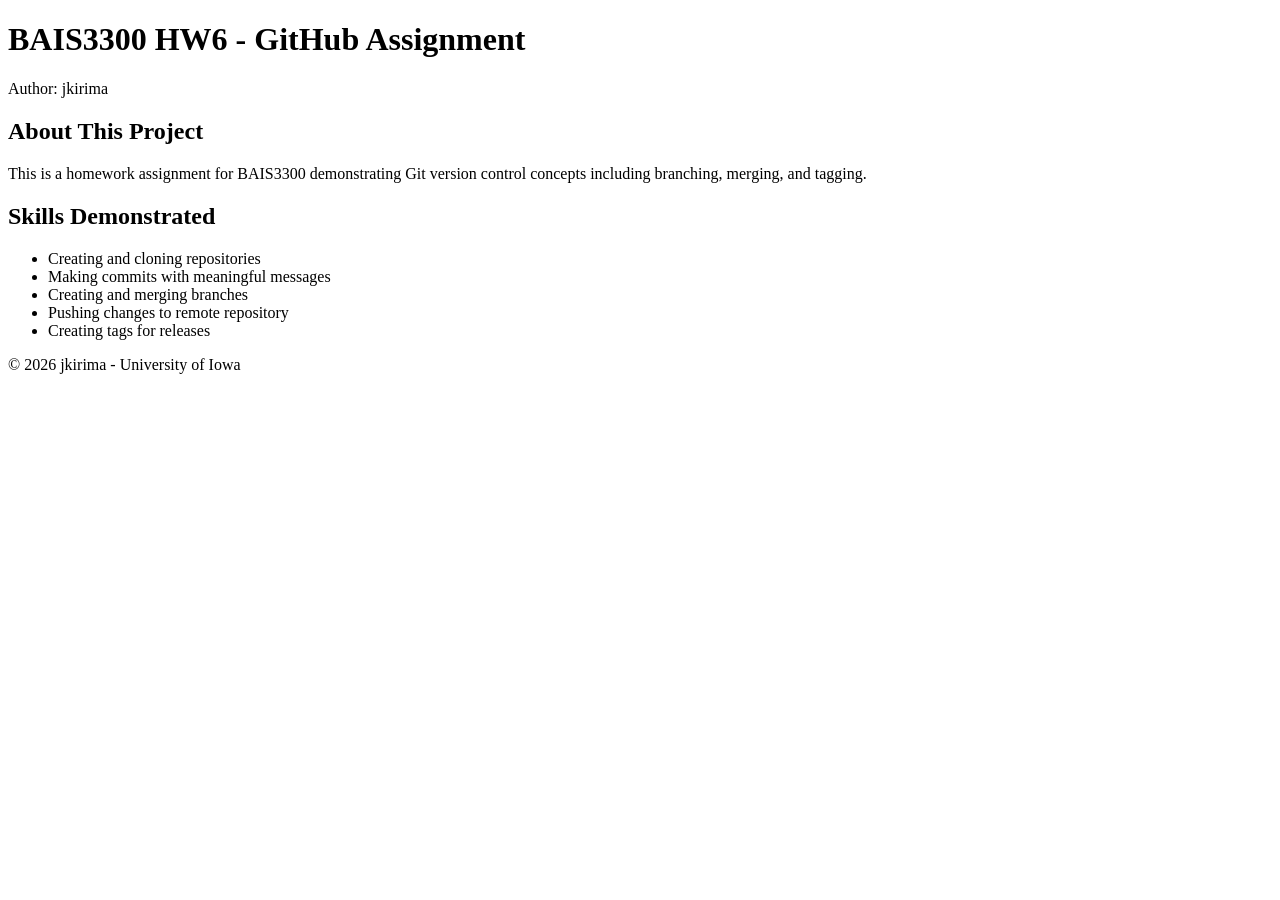
==== index.html @ 786472e3 "web page Initial website structure and content" ====
<!DOCTYPE html>
<html lang="en">
<head>
    <meta charset="UTF-8">
    <meta name="viewport" content="width=device-width, initial-scale=1.0">
    <title>BAIS3300 HW6 - jkirima</title>
    <link rel="stylesheet" href="css/style.css">
</head>
<body>
    <div class="container">
        <header>
            <h1>BAIS3300 HW6 - GitHub Assignment</h1>
            <p>Author: jkirima</p>
            <p id="current-date"></p>
        </header>
        <main>
            <section>
                <h2>About This Project</h2>
                <p>This is a homework assignment for BAIS3300 demonstrating Git version control concepts including branching, merging, and tagging.</p>
            </section>
            <section>
                <h2>Skills Demonstrated</h2>
                <ul>
                    <li>Creating and cloning repositories</li>
                    <li>Making commits with meaningful messages</li>
                    <li>Creating and merging branches</li>
                    <li>Pushing changes to remote repository</li>
                    <li>Creating tags for releases</li>
                </ul>
            </section>
        </main>
        <footer>
            <p>&copy; 2026 jkirima - University of Iowa</p>
        </footer>
    </div>
    <script src="js/main.js"></script>
</body>
</html>
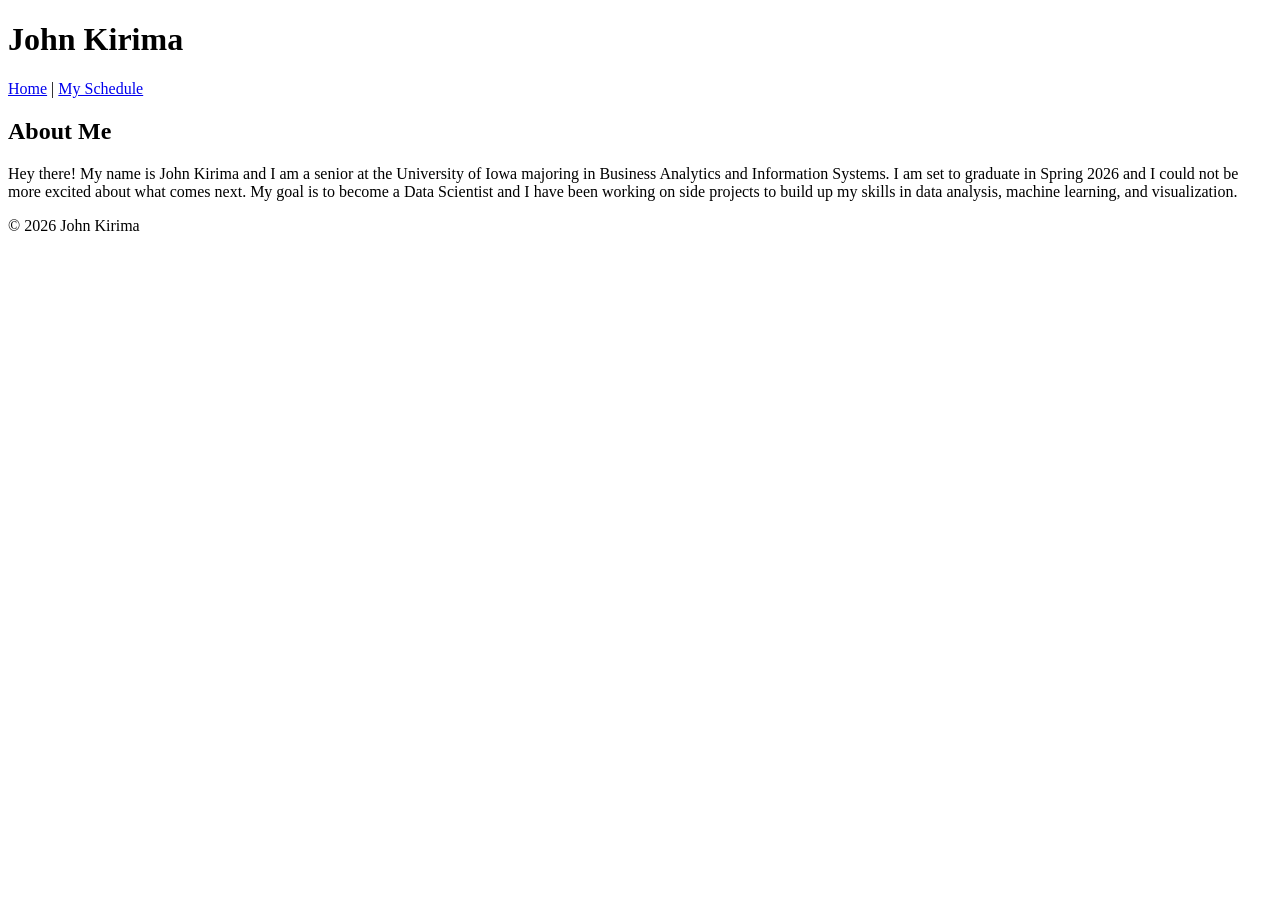
==== commit 64b7a609: "added basic html structure for both pages" ====
--- a/index.html
+++ b/index.html
@@ -3,36 +3,34 @@
 <head>
     <meta charset="UTF-8">
     <meta name="viewport" content="width=device-width, initial-scale=1.0">
-    <title>BAIS3300 HW6 - jkirima</title>
-    <link rel="stylesheet" href="css/style.css">
+    <title>John Kirima - About Me</title>
 </head>
 <body>
-    <div class="container">
-        <header>
-            <h1>BAIS3300 HW6 - GitHub Assignment</h1>
-            <p>Author: jkirima</p>
-            <p id="current-date"></p>
-        </header>
-        <main>
-            <section>
-                <h2>About This Project</h2>
-                <p>This is a homework assignment for BAIS3300 demonstrating Git version control concepts including branching, merging, and tagging.</p>
-            </section>
-            <section>
-                <h2>Skills Demonstrated</h2>
-                <ul>
-                    <li>Creating and cloning repositories</li>
-                    <li>Making commits with meaningful messages</li>
-                    <li>Creating and merging branches</li>
-                    <li>Pushing changes to remote repository</li>
-                    <li>Creating tags for releases</li>
-                </ul>
-            </section>
-        </main>
-        <footer>
-            <p>&copy; 2026 jkirima - University of Iowa</p>
-        </footer>
-    </div>
-    <script src="js/main.js"></script>
+
+    <header>
+        <h1>John Kirima</h1>
+        <nav>
+            <a href="index.html">Home</a> |
+            <a href="schedule.html">My Schedule</a>
+        </nav>
+    </header>
+
+    <main>
+        <section id="about">
+            <h2>About Me</h2>
+            <p>
+                Hey there! My name is John Kirima and I am a senior at the University of Iowa
+                majoring in Business Analytics and Information Systems. I am set to graduate in
+                Spring 2026 and I could not be more excited about what comes next. My goal is to
+                become a Data Scientist and I have been working on side projects to build up my
+                skills in data analysis, machine learning, and visualization.
+            </p>
+        </section>
+    </main>
+
+    <footer>
+        <p>&copy; 2026 John Kirima</p>
+    </footer>
+
 </body>
-</html>+</html>
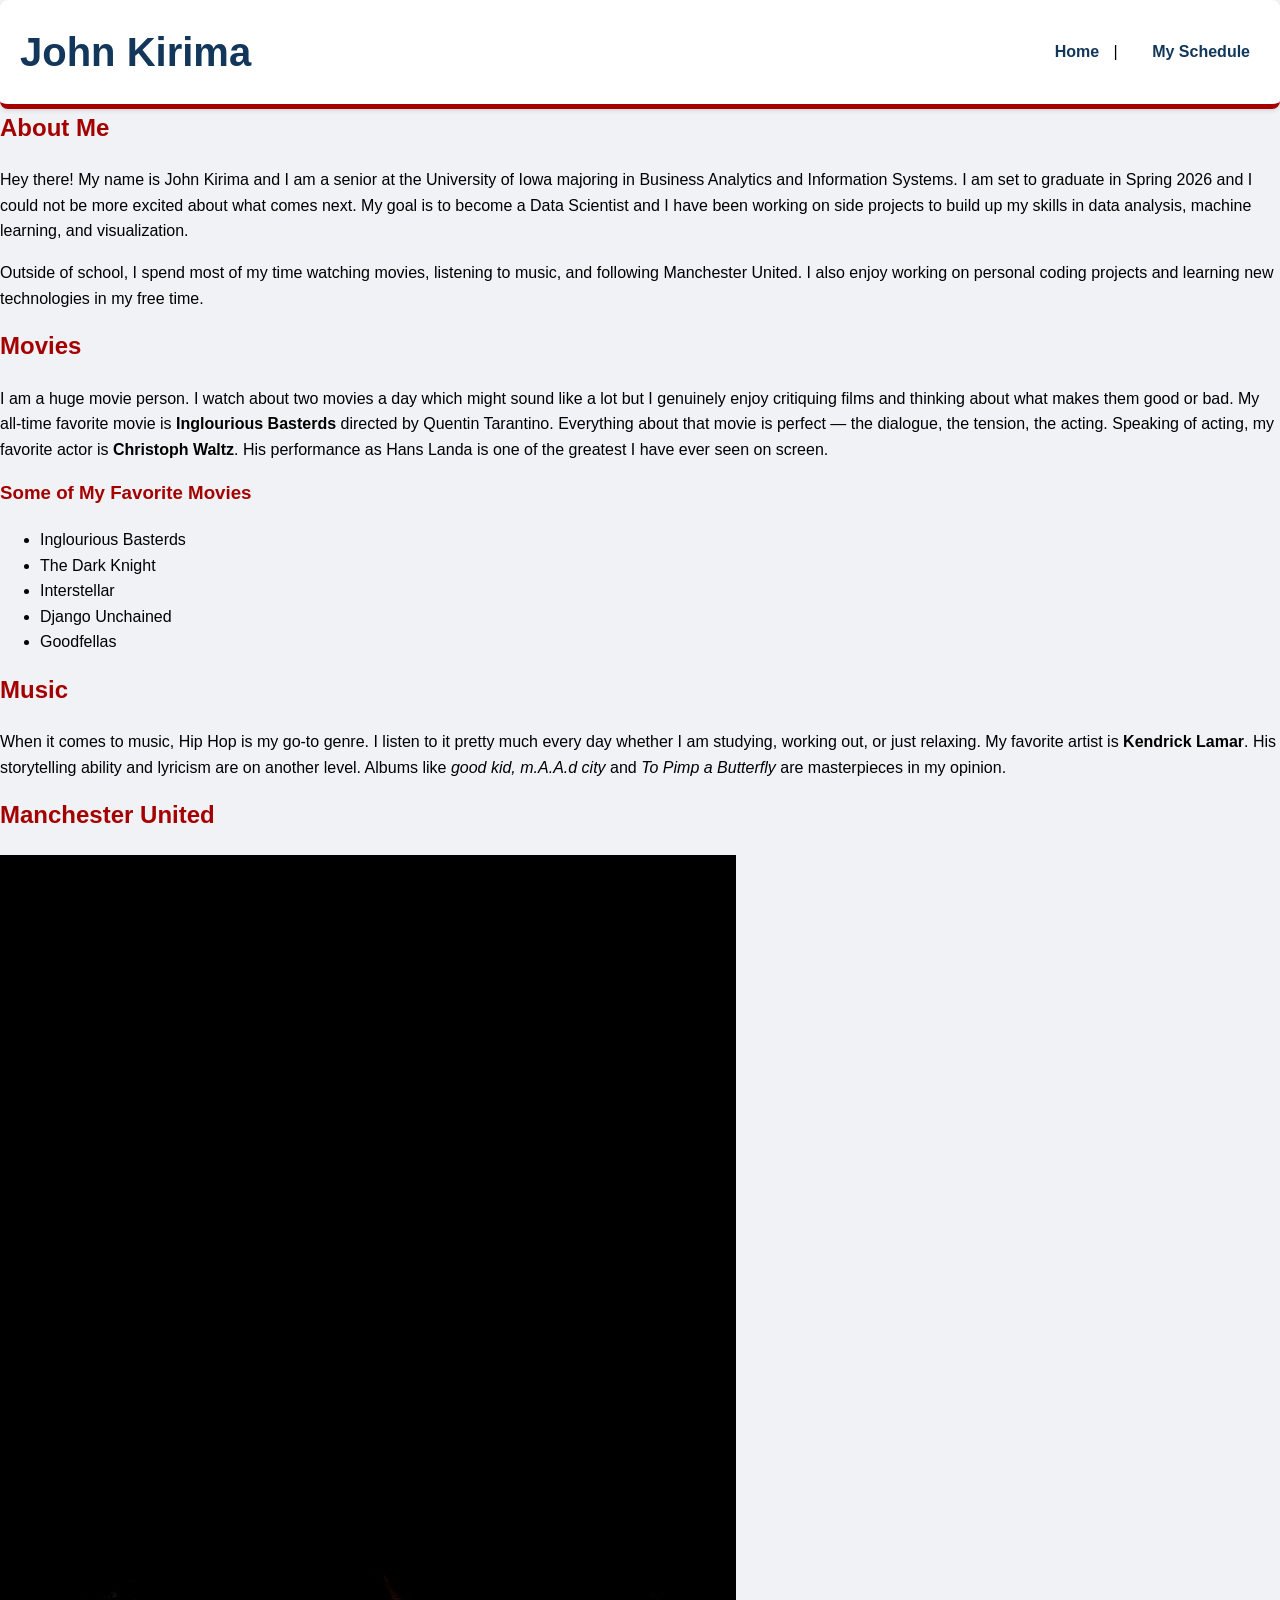
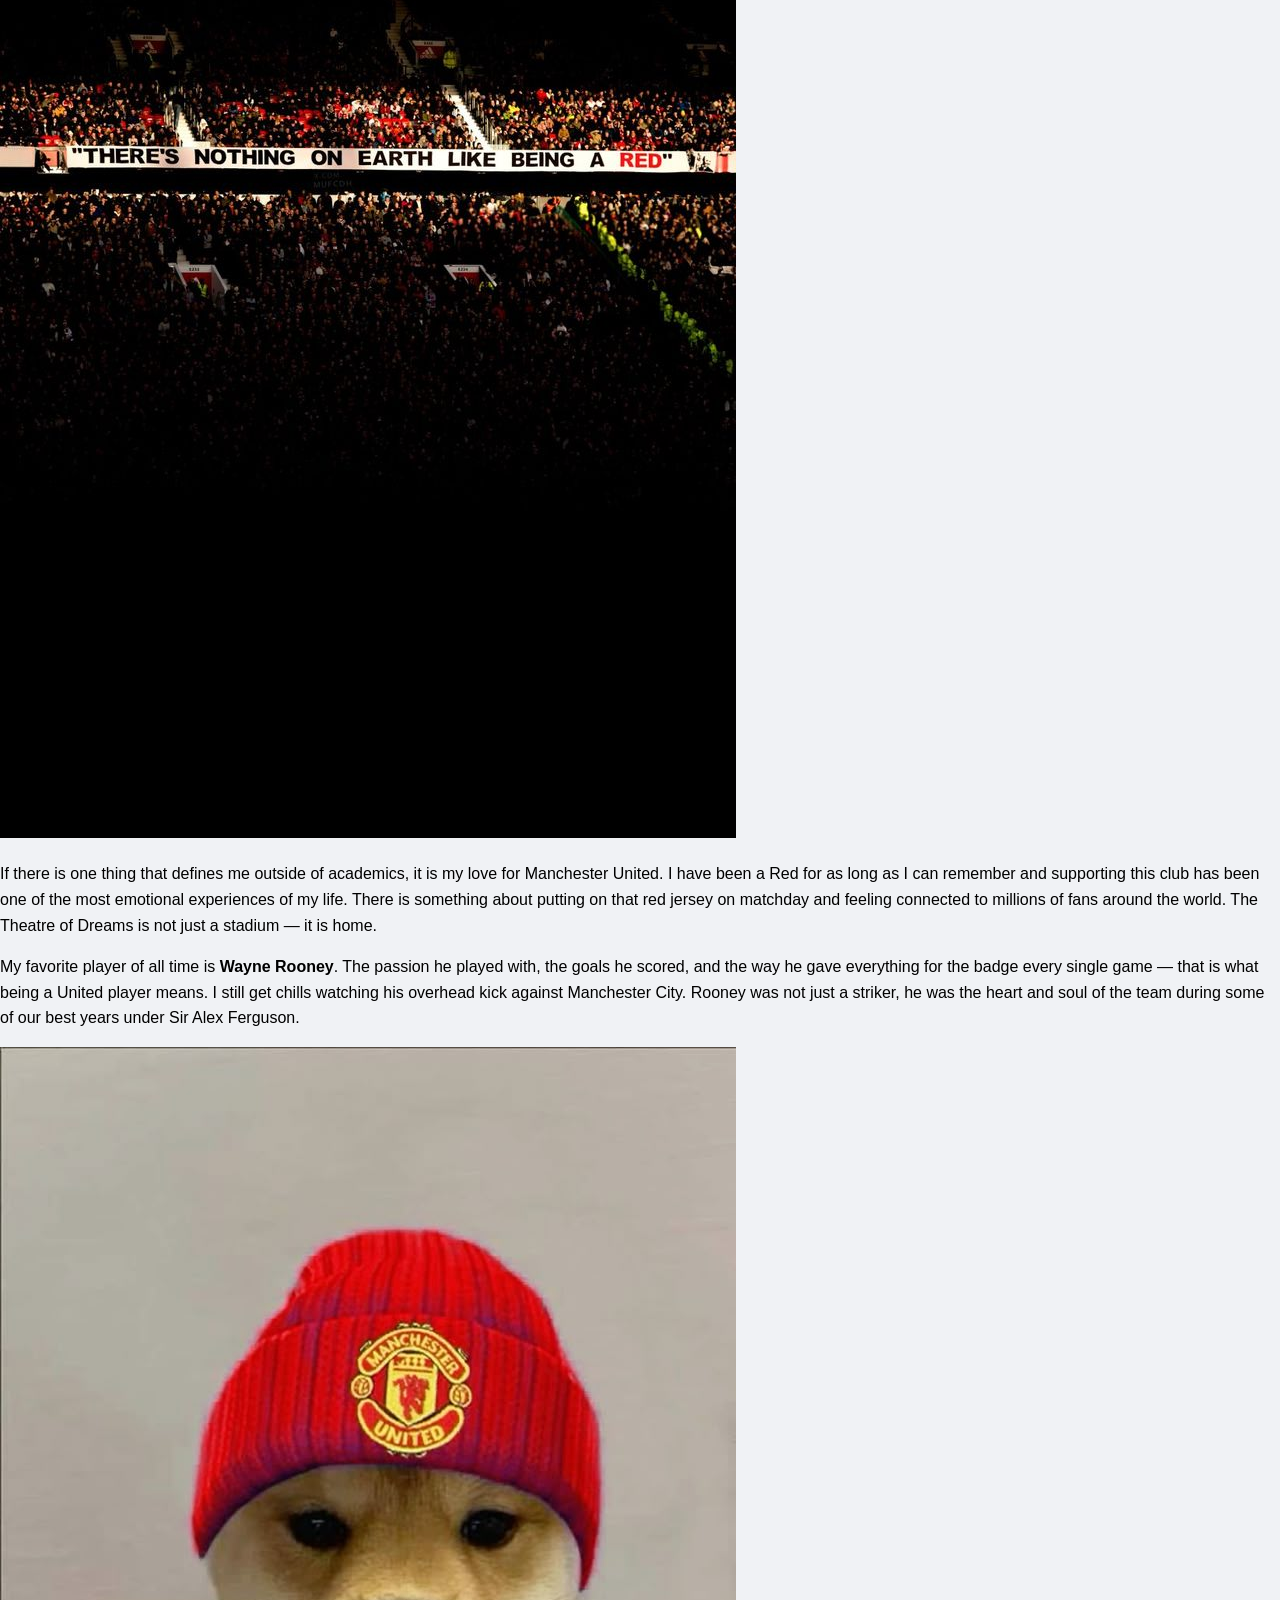
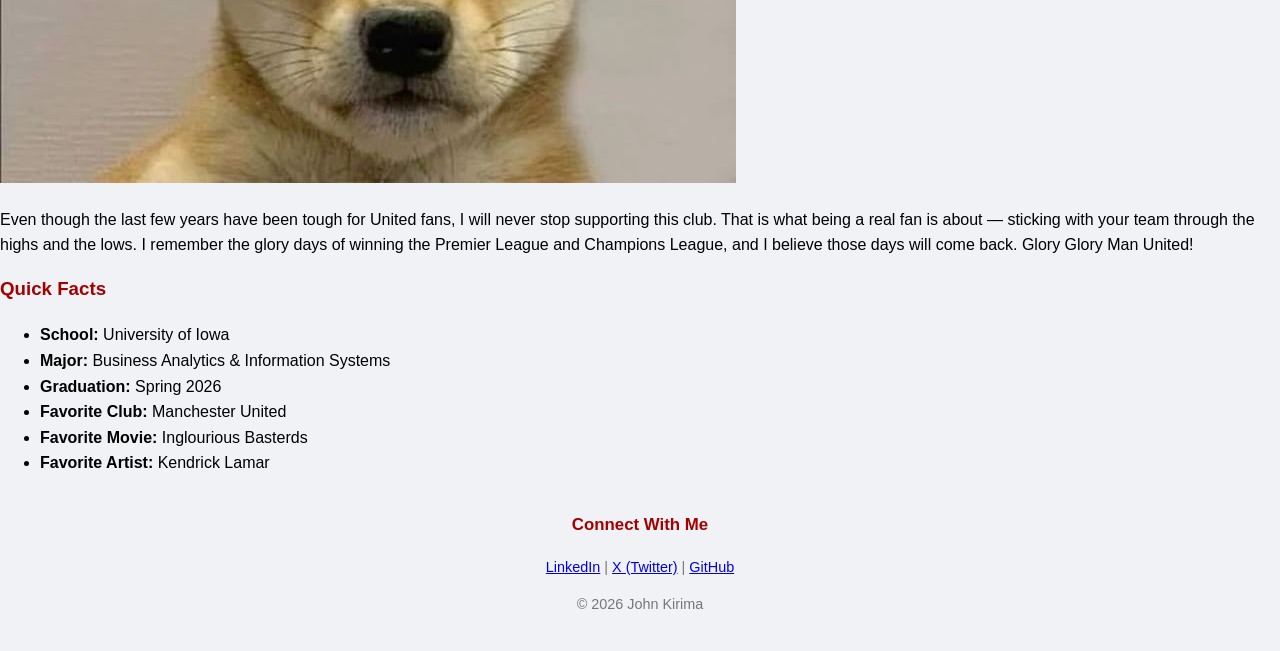
==== commit 43d08af6: "added content sections and manchester united stuff with images" ====
--- a/index.html
+++ b/index.html
@@ -4,6 +4,7 @@
     <meta charset="UTF-8">
     <meta name="viewport" content="width=device-width, initial-scale=1.0">
     <title>John Kirima - About Me</title>
+    <link rel="stylesheet" href="style/stylesheet.css">
 </head>
 <body>
 
@@ -25,10 +26,93 @@
                 become a Data Scientist and I have been working on side projects to build up my
                 skills in data analysis, machine learning, and visualization.
             </p>
+            <p>
+                Outside of school, I spend most of my time watching movies, listening to music,
+                and following Manchester United. I also enjoy working on personal coding projects
+                and learning new technologies in my free time.
+            </p>
+        </section>
+
+        <section id="movies">
+            <h2>Movies</h2>
+            <p>
+                I am a huge movie person. I watch about two movies a day which might sound like a lot
+                but I genuinely enjoy critiquing films and thinking about what makes them good or bad.
+                My all-time favorite movie is <strong>Inglourious Basterds</strong> directed by
+                Quentin Tarantino. Everything about that movie is perfect — the dialogue, the tension,
+                the acting. Speaking of acting, my favorite actor is <strong>Christoph Waltz</strong>.
+                His performance as Hans Landa is one of the greatest I have ever seen on screen.
+            </p>
+            <h3>Some of My Favorite Movies</h3>
+            <ul>
+                <li>Inglourious Basterds</li>
+                <li>The Dark Knight</li>
+                <li>Interstellar</li>
+                <li>Django Unchained</li>
+                <li>Goodfellas</li>
+            </ul>
+        </section>
+
+        <section id="music">
+            <h2>Music</h2>
+            <p>
+                When it comes to music, Hip Hop is my go-to genre. I listen to it pretty much
+                every day whether I am studying, working out, or just relaxing. My favorite artist
+                is <strong>Kendrick Lamar</strong>. His storytelling ability and lyricism are on
+                another level. Albums like <em>good kid, m.A.A.d city</em> and
+                <em>To Pimp a Butterfly</em> are masterpieces in my opinion.
+            </p>
+        </section>
+
+        <section id="manchester-united">
+            <h2>Manchester United</h2>
+            <img src="images/manchester.jpg" alt="Old Trafford crowd on matchday" class="photo">
+            <p>
+                If there is one thing that defines me outside of academics, it is my love for
+                Manchester United. I have been a Red for as long as I can remember and supporting
+                this club has been one of the most emotional experiences of my life. There is
+                something about putting on that red jersey on matchday and feeling connected to
+                millions of fans around the world. The Theatre of Dreams is not just a stadium —
+                it is home.
+            </p>
+            <p>
+                My favorite player of all time is <strong>Wayne Rooney</strong>. The passion he
+                played with, the goals he scored, and the way he gave everything for the badge
+                every single game — that is what being a United player means. I still get chills
+                watching his overhead kick against Manchester City. Rooney was not just a striker,
+                he was the heart and soul of the team during some of our best years under
+                Sir Alex Ferguson.
+            </p>
+            <img src="images/mufc.jpg" alt="Dog wearing a Manchester United beanie" class="photo">
+            <p>
+                Even though the last few years have been tough for United fans, I will never stop
+                supporting this club. That is what being a real fan is about — sticking with your
+                team through the highs and the lows. I remember the glory days of winning the
+                Premier League and Champions League, and I believe those days will come back.
+                Glory Glory Man United!
+            </p>
         </section>
     </main>
 
+    <aside>
+        <h3>Quick Facts</h3>
+        <ul>
+            <li><strong>School:</strong> University of Iowa</li>
+            <li><strong>Major:</strong> Business Analytics &amp; Information Systems</li>
+            <li><strong>Graduation:</strong> Spring 2026</li>
+            <li><strong>Favorite Club:</strong> Manchester United</li>
+            <li><strong>Favorite Movie:</strong> Inglourious Basterds</li>
+            <li><strong>Favorite Artist:</strong> Kendrick Lamar</li>
+        </ul>
+    </aside>
+
     <footer>
+        <h3>Connect With Me</h3>
+        <p>
+            <a href="https://www.linkedin.com/in/john-kirima/" target="_blank">LinkedIn</a> |
+            <a href="https://x.com/JtKirima" target="_blank">X (Twitter)</a> |
+            <a href="https://github.com/johnkirima" target="_blank">GitHub</a>
+        </p>
         <p>&copy; 2026 John Kirima</p>
     </footer>
 
--- a/style/stylesheet.css
+++ b/style/stylesheet.css
@@ -0,0 +1,96 @@
+:root {
+  --mu-red: #a50000;
+  --nav-blue: #12375a;
+  --page-bg: #f0f2f5;
+  --card-bg: #ffffff;
+}
+
+body {
+  font-family: "Segoe UI", Tahoma, Geneva, Verdana, sans-serif;
+  background-color: var(--page-bg);
+  margin: 0;
+  line-height: 1.6;
+}
+
+.container {
+  max-width: 1100px;
+  margin: 20px auto;
+  padding: 0 20px;
+}
+
+header {
+  background-color: var(--card-bg);
+  padding: 20px;
+  border-radius: 8px;
+  display: flex;
+  justify-content: space-between;
+  align-items: center;
+  box-shadow: 0 2px 4px rgba(0,0,0,0.1);
+  border-bottom: 5px solid var(--mu-red);
+}
+
+header h1 { margin: 0; color: var(--nav-blue); font-size: 2.5rem; }
+
+nav a {
+  text-decoration: none;
+  color: var(--nav-blue);
+  font-weight: bold;
+  margin-left: 20px;
+  padding: 5px 10px;
+}
+
+nav a.active { background-color: var(--nav-blue); color: white; border-radius: 4px; }
+
+.content-wrapper {
+  display: flex;
+  gap: 20px;
+  margin-top: 20px;
+}
+
+main { flex: 3; }
+.sidebar { flex: 1; }
+
+.card {
+  background: var(--card-bg);
+  padding: 25px;
+  border-radius: 8px;
+  margin-bottom: 20px;
+  box-shadow: 0 2px 4px rgba(0,0,0,0.05);
+}
+
+h2, h3 { color: var(--mu-red); margin-top: 0; }
+
+.profile-pic {
+  width: 100%;
+  max-width: 400px;
+  border-radius: 8px;
+  border: 4px solid var(--mu-red);
+  display: block;
+  margin: 20px 0;
+}
+
+.schedule-pic {
+  max-width: 45%;
+  height: auto;
+  border: 3px solid var(--mu-red);
+  margin: 10px 10px 20px 0;
+  display: inline-block;
+  border-radius: 6px;
+}
+
+table { width: 100%; border-collapse: collapse; margin-top: 15px; }
+table, th, td { border: 1px solid var(--mu-red); }
+th, td { padding: 10px; text-align: left; }
+
+footer {
+  text-align: center;
+  padding: 20px;
+  color: #777;
+  font-size: 0.9rem;
+}
+
+@media (max-width: 768px) {
+  .content-wrapper { flex-direction: column; }
+  header { flex-direction: column; text-align: center; }
+  nav { margin-top: 15px; }
+}
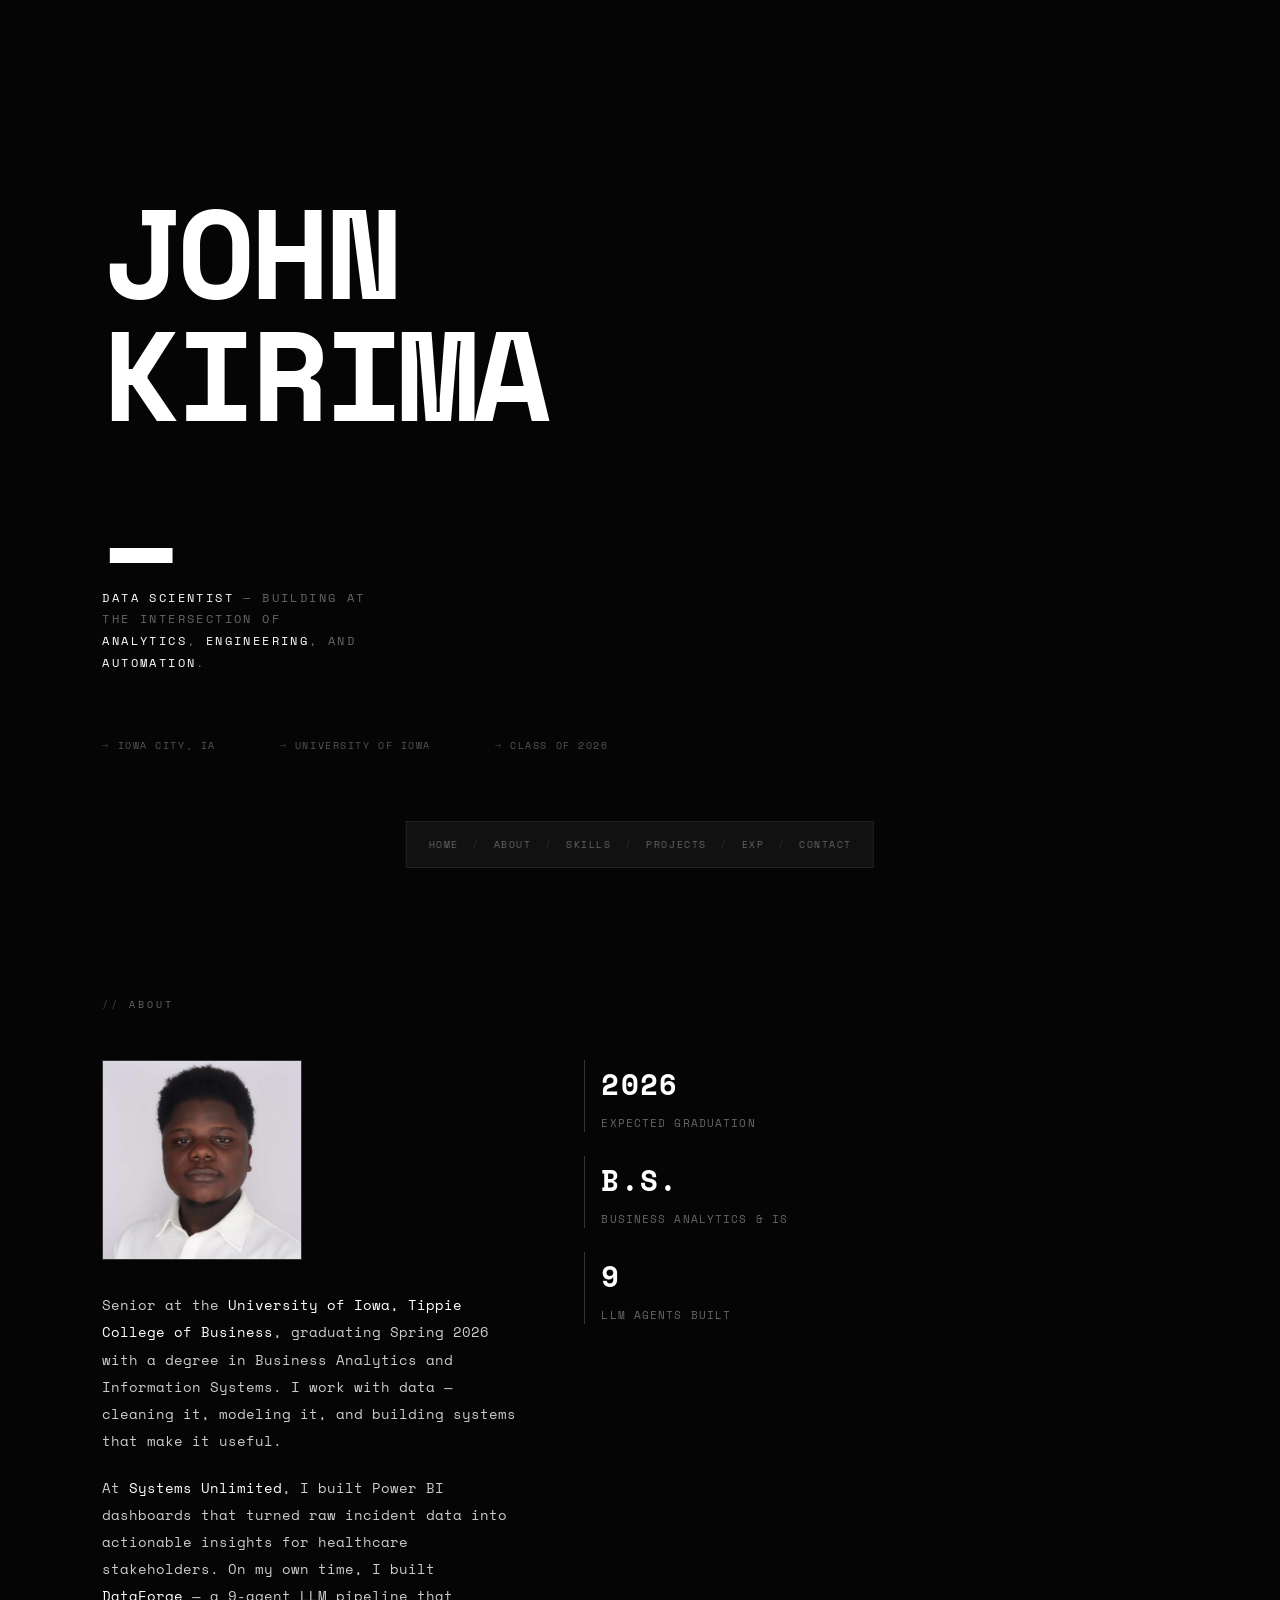
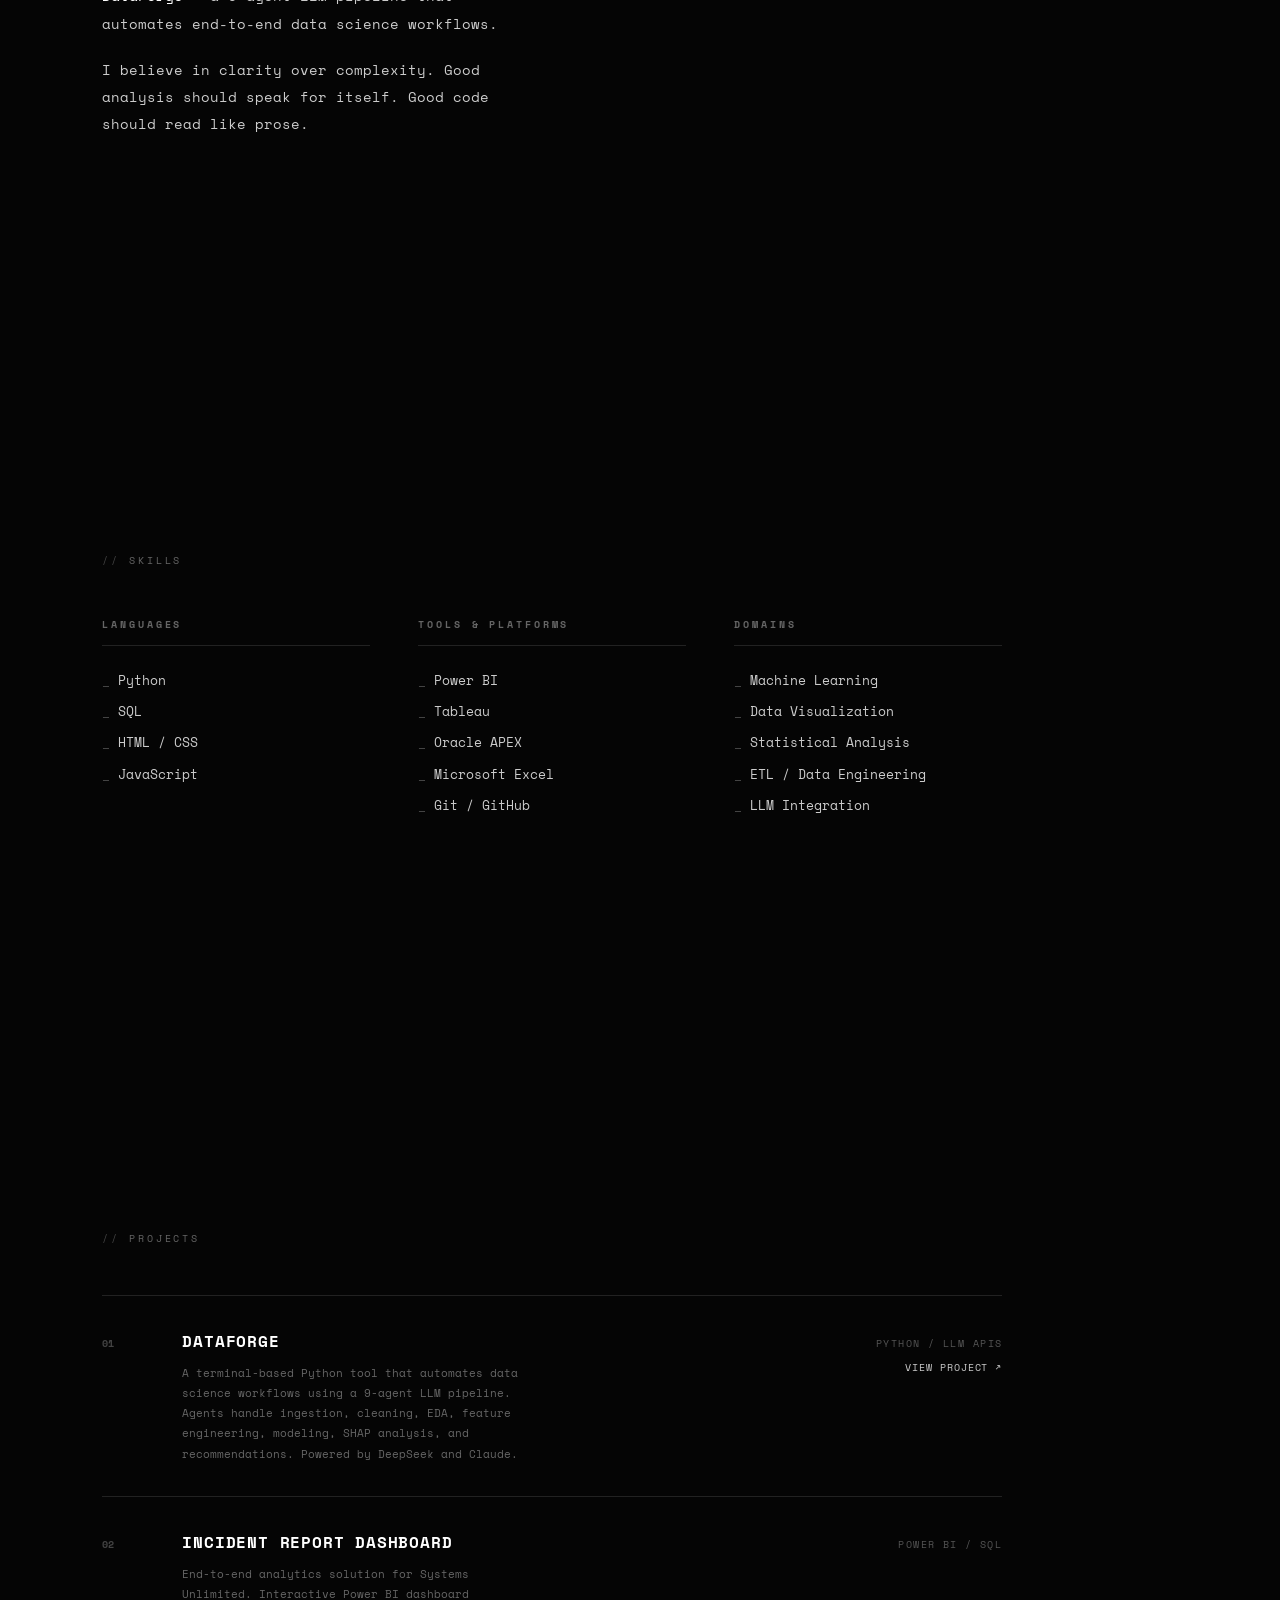
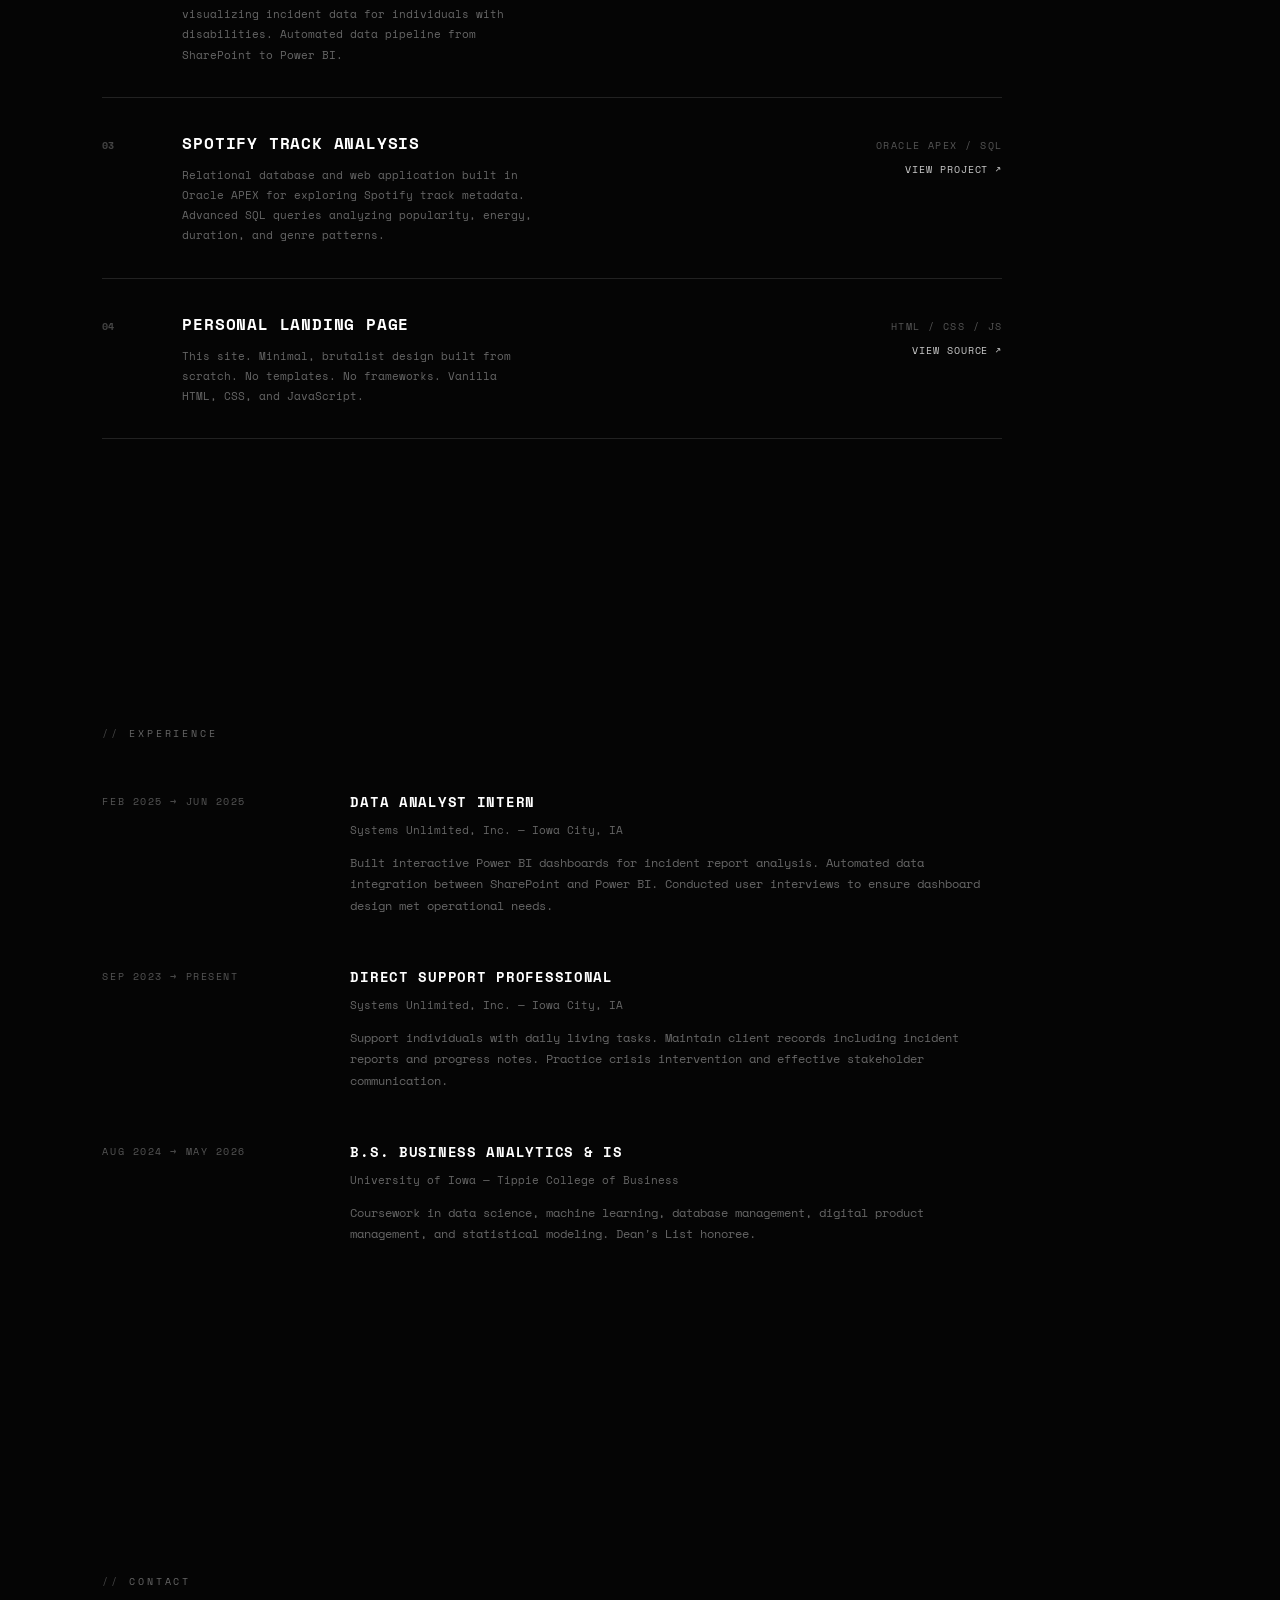
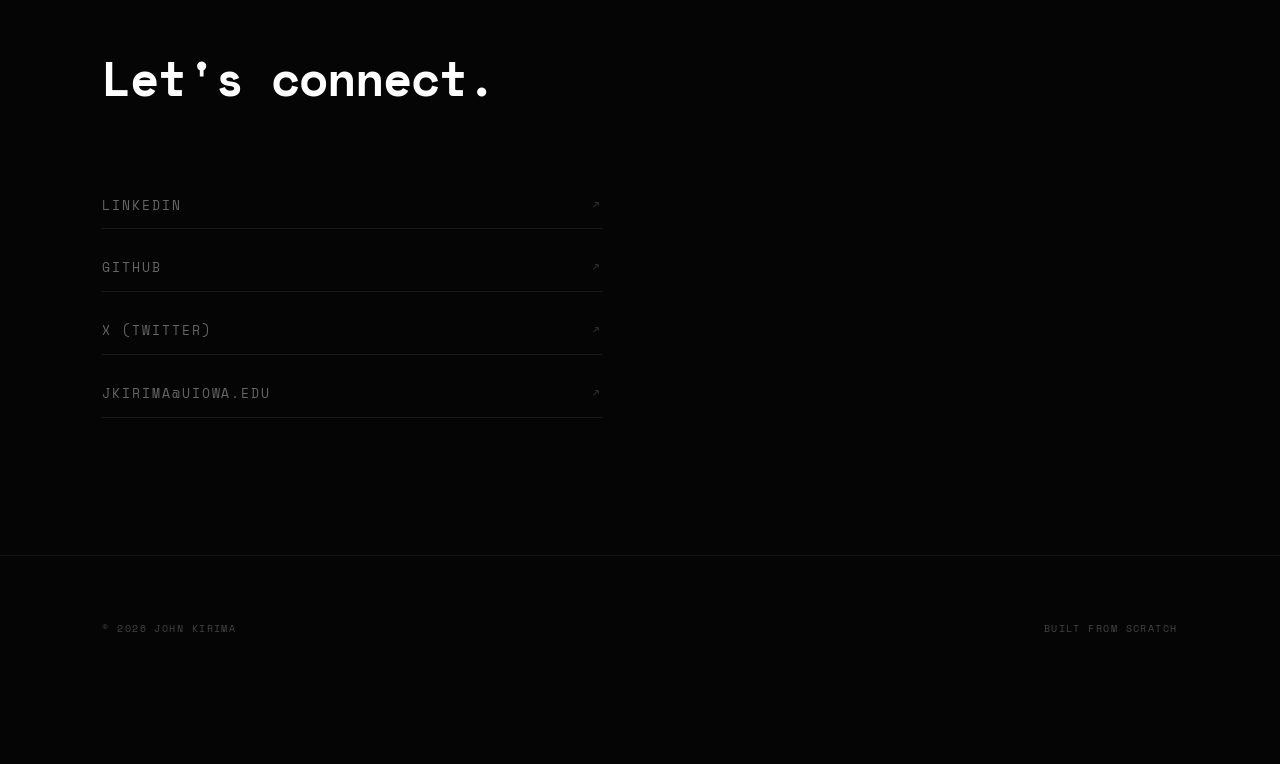
==== commit f41b25f4: "feat: add personal landing page with brutalist design - Replaced previous index.html with new landin" ====
--- a/index.html
+++ b/index.html
@@ -1,120 +1,266 @@
 <!DOCTYPE html>
 <html lang="en">
 <head>
-    <meta charset="UTF-8">
-    <meta name="viewport" content="width=device-width, initial-scale=1.0">
-    <title>John Kirima - About Me</title>
-    <link rel="stylesheet" href="style/stylesheet.css">
+  <meta charset="UTF-8">
+  <meta name="viewport" content="width=device-width, initial-scale=1.0">
+  <meta name="description" content="John Kirima — Business Analytics student at the University of Iowa. Building data science tools, ML pipelines, and analytics solutions.">
+  <meta name="author" content="John Kirima">
+  <title>John Kirima — Data Scientist</title>
+  <link href="https://fonts.googleapis.com/css2?family=Space+Mono:wght@400;700&display=swap" rel="stylesheet">
+  <link rel="stylesheet" href="css/stylesheet.css">
 </head>
 <body>
 
-    <header>
-        <h1>John Kirima</h1>
-        <nav>
-            <a href="index.html">Home</a> |
-            <a href="schedule.html">My Schedule</a>
-        </nav>
-    </header>
-
-    <main>
-        <section id="about">
-            <h2>About Me</h2>
-            <p>
-                Hey there! My name is John Kirima and I am a senior at the University of Iowa
-                majoring in Business Analytics and Information Systems. I am set to graduate in
-                Spring 2026 and I could not be more excited about what comes next. My goal is to
-                become a Data Scientist and I have been working on side projects to build up my
-                skills in data analysis, machine learning, and visualization.
-            </p>
-            <p>
-                Outside of school, I spend most of my time watching movies, listening to music,
-                and following Manchester United. I also enjoy working on personal coding projects
-                and learning new technologies in my free time.
-            </p>
-        </section>
-
-        <section id="movies">
-            <h2>Movies</h2>
-            <p>
-                I am a huge movie person. I watch about two movies a day which might sound like a lot
-                but I genuinely enjoy critiquing films and thinking about what makes them good or bad.
-                My all-time favorite movie is <strong>Inglourious Basterds</strong> directed by
-                Quentin Tarantino. Everything about that movie is perfect — the dialogue, the tension,
-                the acting. Speaking of acting, my favorite actor is <strong>Christoph Waltz</strong>.
-                His performance as Hans Landa is one of the greatest I have ever seen on screen.
-            </p>
-            <h3>Some of My Favorite Movies</h3>
-            <ul>
-                <li>Inglourious Basterds</li>
-                <li>The Dark Knight</li>
-                <li>Interstellar</li>
-                <li>Django Unchained</li>
-                <li>Goodfellas</li>
-            </ul>
-        </section>
-
-        <section id="music">
-            <h2>Music</h2>
-            <p>
-                When it comes to music, Hip Hop is my go-to genre. I listen to it pretty much
-                every day whether I am studying, working out, or just relaxing. My favorite artist
-                is <strong>Kendrick Lamar</strong>. His storytelling ability and lyricism are on
-                another level. Albums like <em>good kid, m.A.A.d city</em> and
-                <em>To Pimp a Butterfly</em> are masterpieces in my opinion.
-            </p>
-        </section>
-
-        <section id="manchester-united">
-            <h2>Manchester United</h2>
-            <img src="images/manchester.jpg" alt="Old Trafford crowd on matchday" class="photo">
-            <p>
-                If there is one thing that defines me outside of academics, it is my love for
-                Manchester United. I have been a Red for as long as I can remember and supporting
-                this club has been one of the most emotional experiences of my life. There is
-                something about putting on that red jersey on matchday and feeling connected to
-                millions of fans around the world. The Theatre of Dreams is not just a stadium —
-                it is home.
-            </p>
-            <p>
-                My favorite player of all time is <strong>Wayne Rooney</strong>. The passion he
-                played with, the goals he scored, and the way he gave everything for the badge
-                every single game — that is what being a United player means. I still get chills
-                watching his overhead kick against Manchester City. Rooney was not just a striker,
-                he was the heart and soul of the team during some of our best years under
-                Sir Alex Ferguson.
-            </p>
-            <img src="images/mufc.jpg" alt="Dog wearing a Manchester United beanie" class="photo">
-            <p>
-                Even though the last few years have been tough for United fans, I will never stop
-                supporting this club. That is what being a real fan is about — sticking with your
-                team through the highs and the lows. I remember the glory days of winning the
-                Premier League and Champions League, and I believe those days will come back.
-                Glory Glory Man United!
-            </p>
-        </section>
-    </main>
-
-    <aside>
-        <h3>Quick Facts</h3>
-        <ul>
-            <li><strong>School:</strong> University of Iowa</li>
-            <li><strong>Major:</strong> Business Analytics &amp; Information Systems</li>
-            <li><strong>Graduation:</strong> Spring 2026</li>
-            <li><strong>Favorite Club:</strong> Manchester United</li>
-            <li><strong>Favorite Movie:</strong> Inglourious Basterds</li>
-            <li><strong>Favorite Artist:</strong> Kendrick Lamar</li>
-        </ul>
-    </aside>
-
-    <footer>
-        <h3>Connect With Me</h3>
-        <p>
-            <a href="https://www.linkedin.com/in/john-kirima/" target="_blank">LinkedIn</a> |
-            <a href="https://x.com/JtKirima" target="_blank">X (Twitter)</a> |
-            <a href="https://github.com/johnkirima" target="_blank">GitHub</a>
-        </p>
-        <p>&copy; 2026 John Kirima</p>
-    </footer>
-
+  <!-- Navigation -->
+  <nav aria-label="Main navigation">
+    <a href="#hero">Home</a><span class="sep" aria-hidden="true">/</span>
+    <a href="#about">About</a><span class="sep" aria-hidden="true">/</span>
+    <a href="#skills">Skills</a><span class="sep" aria-hidden="true">/</span>
+    <a href="#projects">Projects</a><span class="sep" aria-hidden="true">/</span>
+    <a href="#experience">Exp</a><span class="sep" aria-hidden="true">/</span>
+    <a href="#contact">Contact</a>
+  </nav>
+
+  <main>
+
+    <!-- Hero -->
+    <section id="hero">
+      <div class="hero-name">
+        <span>JOHN</span>
+        <span>KIRIMA<span class="blink" aria-hidden="true">_</span></span>
+      </div>
+      <p class="hero-tag">
+        <span class="highlight">DATA SCIENTIST</span> &mdash;
+        BUILDING AT THE INTERSECTION OF
+        <span class="highlight">ANALYTICS</span>,
+        <span class="highlight">ENGINEERING</span>, AND
+        <span class="highlight">AUTOMATION</span>.
+      </p>
+      <div class="hero-meta">
+        <span>IOWA CITY, IA</span>
+        <span>UNIVERSITY OF IOWA</span>
+        <span>CLASS OF 2026</span>
+      </div>
+    </section>
+
+    <!-- About -->
+    <section id="about">
+      <h2 class="section-label">About</h2>
+      <div class="about-grid">
+        <div class="about-text">
+          <img src="images/headshot.jpg" alt="John Kirima, Business Analytics student at the University of Iowa" class="headshot">
+          <p>
+            Senior at the <strong>University of Iowa, Tippie College of Business</strong>,
+            graduating Spring 2026 with a degree in Business Analytics and Information Systems.
+            I work with data — cleaning it, modeling it, and building systems that make it useful.
+          </p>
+          <p>
+            At <strong>Systems Unlimited</strong>, I built Power BI dashboards that turned
+            raw incident data into actionable insights for healthcare stakeholders.
+            On my own time, I built <strong>DataForge</strong> — a 9-agent LLM pipeline
+            that automates end-to-end data science workflows.
+          </p>
+          <p>
+            I believe in clarity over complexity. Good analysis should speak for itself.
+            Good code should read like prose.
+          </p>
+        </div>
+        <div class="about-stats">
+          <div class="stat-item">
+            <span class="stat-val">2026</span>
+            <span class="stat-label">Expected Graduation</span>
+          </div>
+          <div class="stat-item">
+            <span class="stat-val">B.S.</span>
+            <span class="stat-label">Business Analytics &amp; IS</span>
+          </div>
+          <div class="stat-item">
+            <span class="stat-val">9</span>
+            <span class="stat-label">LLM Agents Built</span>
+          </div>
+        </div>
+      </div>
+    </section>
+
+    <!-- Skills -->
+    <section id="skills">
+      <h2 class="section-label">Skills</h2>
+      <div class="skills-grid">
+        <div class="skill-group">
+          <h3>Languages</h3>
+          <ul>
+            <li>Python</li>
+            <li>SQL</li>
+            <li>HTML / CSS</li>
+            <li>JavaScript</li>
+          </ul>
+        </div>
+        <div class="skill-group">
+          <h3>Tools &amp; Platforms</h3>
+          <ul>
+            <li>Power BI</li>
+            <li>Tableau</li>
+            <li>Oracle APEX</li>
+            <li>Microsoft Excel</li>
+            <li>Git / GitHub</li>
+          </ul>
+        </div>
+        <div class="skill-group">
+          <h3>Domains</h3>
+          <ul>
+            <li>Machine Learning</li>
+            <li>Data Visualization</li>
+            <li>Statistical Analysis</li>
+            <li>ETL / Data Engineering</li>
+            <li>LLM Integration</li>
+          </ul>
+        </div>
+      </div>
+    </section>
+
+    <!-- Projects -->
+    <section id="projects">
+      <h2 class="section-label">Projects</h2>
+      <div class="projects-list">
+
+        <div class="project-item">
+          <span class="project-num" aria-hidden="true">01</span>
+          <div class="project-info">
+            <h3>DataForge</h3>
+            <p>
+              A terminal-based Python tool that automates data science workflows using a
+              9-agent LLM pipeline. Agents handle ingestion, cleaning, EDA, feature engineering,
+              modeling, SHAP analysis, and recommendations. Powered by DeepSeek and Claude.
+            </p>
+          </div>
+          <div class="project-meta">
+            <span class="project-tech">Python / LLM APIs</span>
+            <a href="https://github.com/johnkirima/DataForge" target="_blank" rel="noopener noreferrer" class="project-link" aria-label="View DataForge project on GitHub">View Project <span aria-hidden="true">↗</span></a>
+          </div>
+        </div>
+
+        <div class="project-item">
+          <span class="project-num" aria-hidden="true">02</span>
+          <div class="project-info">
+            <h3>Incident Report Dashboard</h3>
+            <p>
+              End-to-end analytics solution for Systems Unlimited. Interactive Power BI dashboard
+              visualizing incident data for individuals with disabilities. Automated data pipeline
+              from SharePoint to Power BI.
+            </p>
+          </div>
+          <div class="project-meta">
+            <span class="project-tech">Power BI / SQL</span>
+          </div>
+        </div>
+
+        <div class="project-item">
+          <span class="project-num" aria-hidden="true">03</span>
+          <div class="project-info">
+            <h3>Spotify Track Analysis</h3>
+            <p>
+              Relational database and web application built in Oracle APEX for exploring
+              Spotify track metadata. Advanced SQL queries analyzing popularity, energy,
+              duration, and genre patterns.
+            </p>
+          </div>
+          <div class="project-meta">
+            <span class="project-tech">Oracle APEX / SQL</span>
+            <a href="https://bit.ly/SpotifyMusicAnalytics-JohnKirima" target="_blank" rel="noopener noreferrer" class="project-link" aria-label="View Spotify Track Analysis application">View Project <span aria-hidden="true">↗</span></a>
+          </div>
+        </div>
+
+        <div class="project-item">
+          <span class="project-num" aria-hidden="true">04</span>
+          <div class="project-info">
+            <h3>Personal Landing Page</h3>
+            <p>
+              This site. Minimal, brutalist design built from scratch. No templates.
+              No frameworks. Vanilla HTML, CSS, and JavaScript.
+            </p>
+          </div>
+          <div class="project-meta">
+            <span class="project-tech">HTML / CSS / JS</span>
+            <a href="https://github.com/johnkirima/jkirima-landing-page" target="_blank" rel="noopener noreferrer" class="project-link" aria-label="View landing page source code on GitHub">View Source <span aria-hidden="true">↗</span></a>
+          </div>
+        </div>
+
+      </div>
+    </section>
+
+    <!-- Experience -->
+    <section id="experience">
+      <h2 class="section-label">Experience</h2>
+      <div class="exp-list">
+
+        <div class="exp-item">
+          <div class="exp-date">Feb 2025 → Jun 2025</div>
+          <div class="exp-detail">
+            <h3>Data Analyst Intern</h3>
+            <p class="org">Systems Unlimited, Inc. — Iowa City, IA</p>
+            <p>
+              Built interactive Power BI dashboards for incident report analysis.
+              Automated data integration between SharePoint and Power BI.
+              Conducted user interviews to ensure dashboard design met operational needs.
+            </p>
+          </div>
+        </div>
+
+        <div class="exp-item">
+          <div class="exp-date">Sep 2023 → Present</div>
+          <div class="exp-detail">
+            <h3>Direct Support Professional</h3>
+            <p class="org">Systems Unlimited, Inc. — Iowa City, IA</p>
+            <p>
+              Support individuals with daily living tasks. Maintain client records
+              including incident reports and progress notes. Practice crisis
+              intervention and effective stakeholder communication.
+            </p>
+          </div>
+        </div>
+
+        <div class="exp-item">
+          <div class="exp-date">Aug 2024 → May 2026</div>
+          <div class="exp-detail">
+            <h3>B.S. Business Analytics &amp; IS</h3>
+            <p class="org">University of Iowa — Tippie College of Business</p>
+            <p>
+              Coursework in data science, machine learning, database management,
+              digital product management, and statistical modeling. Dean's List honoree.
+            </p>
+          </div>
+        </div>
+
+      </div>
+    </section>
+
+    <!-- Contact -->
+    <section id="contact">
+      <h2 class="section-label">Contact</h2>
+      <p class="contact-big">Let's connect.</p>
+      <div class="contact-links">
+        <a href="https://www.linkedin.com/in/john-kirima/" target="_blank" rel="noopener noreferrer">
+          LinkedIn <span class="arrow" aria-hidden="true">↗</span>
+        </a>
+        <a href="https://github.com/johnkirima" target="_blank" rel="noopener noreferrer">
+          GitHub <span class="arrow" aria-hidden="true">↗</span>
+        </a>
+        <a href="https://x.com/JtKirima" target="_blank" rel="noopener noreferrer">
+          X (Twitter) <span class="arrow" aria-hidden="true">↗</span>
+        </a>
+        <a href="mailto:jkirima@uiowa.edu">
+          jkirima@uiowa.edu <span class="arrow" aria-hidden="true">↗</span>
+        </a>
+      </div>
+    </section>
+
+  </main>
+
+  <footer>
+    <span>© 2026 John Kirima</span>
+    <span>Built from scratch</span>
+  </footer>
+
+  <script src="js/scripts.js"></script>
 </body>
 </html>
--- a/css/stylesheet.css
+++ b/css/stylesheet.css
@@ -0,0 +1,526 @@
+/* ============================================================
+   stylesheet.css — John Kirima Personal Landing Page
+   Brutalist / Terminal Aesthetic
+   ============================================================ */
+
+@import url('https://fonts.googleapis.com/css2?family=Space+Mono:wght@400;700&display=swap');
+
+/* ── Reset ── */
+*, *::before, *::after {
+  margin: 0;
+  padding: 0;
+  box-sizing: border-box;
+}
+
+/* ── Custom Properties ── */
+:root {
+  --bg: #050505;
+  --fg: #FFFFFF;
+  --secondary: #CCCCCC;
+  --muted: #666666;
+  --divider: #222222;
+  --tag-bg: #1A1A1A;
+  --card-bg: #0A0A0A;
+  --mono: 'Space Mono', 'Courier New', 'Consolas', monospace;
+}
+
+/* ── Selection ── */
+::selection {
+  background: var(--fg);
+  color: var(--bg);
+}
+
+/* ── Base ── */
+html {
+  font-size: 16px;
+  scroll-behavior: smooth;
+}
+
+body {
+  background: var(--bg);
+  color: var(--fg);
+  font-family: var(--mono);
+  font-size: 0.95rem;
+  line-height: 1.7;
+  -webkit-font-smoothing: antialiased;
+  -moz-osx-font-smoothing: grayscale;
+}
+
+/* ── Navigation ── */
+nav {
+  position: fixed;
+  bottom: 2rem;
+  left: 50%;
+  transform: translateX(-50%);
+  z-index: 100;
+  display: flex;
+  gap: 0.25rem;
+  background: rgba(20, 20, 20, 0.88);
+  backdrop-filter: blur(8px);
+  -webkit-backdrop-filter: blur(8px);
+  border: 1px solid var(--divider);
+  padding: 0.5rem 0.75rem;
+  font-size: 0.65rem;
+  text-transform: uppercase;
+  letter-spacing: 0.15em;
+}
+
+nav a {
+  color: var(--muted);
+  text-decoration: none;
+  padding: 0.35rem 0.6rem;
+  transition: color 0.2s ease;
+}
+
+nav a:hover,
+nav a:focus {
+  color: var(--fg);
+  outline: none;
+}
+
+nav .sep {
+  color: #333;
+  padding: 0.35rem 0;
+  user-select: none;
+}
+
+/* ── Sections ── */
+section {
+  min-height: 100vh;
+  display: flex;
+  flex-direction: column;
+  justify-content: center;
+  padding: 6rem 8vw;
+  position: relative;
+}
+
+.section-label {
+  font-size: 0.6rem;
+  letter-spacing: 0.3em;
+  text-transform: uppercase;
+  color: var(--muted);
+  margin-bottom: 3rem;
+  font-weight: 400;
+}
+
+.section-label::before {
+  content: '// ';
+  color: #444;
+}
+
+/* ── Hero ── */
+#hero {
+  padding-top: 15vh;
+  padding-bottom: 10vh;
+}
+
+.hero-name {
+  font-size: clamp(3rem, 10vw, 8rem);
+  font-weight: 700;
+  line-height: 0.95;
+  letter-spacing: -0.03em;
+  margin-bottom: 2rem;
+  color: var(--fg);
+}
+
+.hero-name span {
+  display: block;
+}
+
+.hero-tag {
+  font-size: 0.75rem;
+  color: var(--muted);
+  letter-spacing: 0.2em;
+  text-transform: uppercase;
+  max-width: 40ch;
+  line-height: 1.8;
+}
+
+.hero-tag .highlight {
+  color: var(--fg);
+}
+
+.hero-meta {
+  margin-top: 4rem;
+  display: flex;
+  gap: 4rem;
+  font-size: 0.65rem;
+  color: #555;
+  text-transform: uppercase;
+  letter-spacing: 0.15em;
+}
+
+.hero-meta span::before {
+  content: '→ ';
+  color: #333;
+}
+
+.blink {
+  animation: blink 1.2s step-end infinite;
+}
+
+@keyframes blink {
+  0%, 100% { opacity: 1; }
+  50% { opacity: 0; }
+}
+
+/* ── About ── */
+.about-grid {
+  display: grid;
+  grid-template-columns: 1fr 1fr;
+  gap: 4rem;
+  max-width: 900px;
+}
+
+.about-text {
+  font-size: 0.85rem;
+  line-height: 2;
+  color: var(--secondary);
+}
+
+.about-text p {
+  margin-bottom: 1.2rem;
+}
+
+.about-text p:last-child {
+  margin-bottom: 0;
+}
+
+.about-text strong {
+  color: var(--fg);
+  font-weight: 400;
+}
+
+.headshot {
+  display: block;
+  max-width: 200px;
+  border: 1px solid #333;
+  margin-bottom: 2rem;
+}
+
+.about-stats {
+  display: flex;
+  flex-direction: column;
+  gap: 1.5rem;
+  font-size: 0.7rem;
+  text-transform: uppercase;
+  letter-spacing: 0.1em;
+}
+
+.stat-item {
+  border-left: 1px solid #333;
+  padding-left: 1rem;
+}
+
+.stat-val {
+  font-size: 1.8rem;
+  font-weight: 700;
+  color: var(--fg);
+  display: block;
+  margin-bottom: 0.25rem;
+}
+
+.stat-label {
+  color: var(--muted);
+}
+
+/* ── Skills ── */
+.skills-grid {
+  display: grid;
+  grid-template-columns: repeat(3, 1fr);
+  gap: 3rem;
+  max-width: 900px;
+}
+
+.skill-group h3 {
+  font-size: 0.6rem;
+  text-transform: uppercase;
+  letter-spacing: 0.3em;
+  color: var(--muted);
+  margin-bottom: 1.5rem;
+  padding-bottom: 0.75rem;
+  border-bottom: 1px solid var(--divider);
+}
+
+.skill-group ul {
+  list-style: none;
+  display: flex;
+  flex-direction: column;
+  gap: 0.6rem;
+}
+
+.skill-group li {
+  font-size: 0.8rem;
+  color: var(--secondary);
+  transition: color 0.2s ease;
+}
+
+.skill-group li::before {
+  content: '_ ';
+  color: #444;
+}
+
+.skill-group li:hover {
+  color: var(--fg);
+}
+
+/* ── Projects ── */
+.projects-list {
+  display: flex;
+  flex-direction: column;
+  max-width: 900px;
+  border-top: 1px solid var(--divider);
+}
+
+.project-item {
+  display: grid;
+  grid-template-columns: 3rem 1fr auto;
+  align-items: baseline;
+  gap: 2rem;
+  padding: 2rem 0;
+  border-bottom: 1px solid var(--divider);
+  transition: background 0.2s ease;
+}
+
+.project-item:hover {
+  background: rgba(255, 255, 255, 0.015);
+  padding-left: 1rem;
+  padding-right: 1rem;
+  margin-left: -1rem;
+  margin-right: -1rem;
+}
+
+.project-num {
+  font-size: 0.65rem;
+  color: #444;
+  font-weight: 700;
+}
+
+.project-info h3 {
+  font-size: 1rem;
+  font-weight: 700;
+  margin-bottom: 0.5rem;
+  text-transform: uppercase;
+  letter-spacing: 0.05em;
+  color: var(--fg);
+}
+
+.project-info p {
+  font-size: 0.7rem;
+  color: var(--muted);
+  line-height: 1.8;
+  max-width: 50ch;
+}
+
+.project-meta {
+  display: flex;
+  flex-direction: column;
+  align-items: flex-end;
+  gap: 0.5rem;
+}
+
+.project-tech {
+  font-size: 0.6rem;
+  color: #555;
+  text-transform: uppercase;
+  letter-spacing: 0.15em;
+  white-space: nowrap;
+}
+
+.project-link {
+  font-size: 0.6rem;
+  color: var(--secondary);
+  text-decoration: none;
+  text-transform: uppercase;
+  letter-spacing: 0.1em;
+  white-space: nowrap;
+  transition: color 0.2s ease;
+}
+
+.project-link:hover,
+.project-link:focus {
+  color: var(--fg);
+  text-decoration: underline;
+}
+
+/* ── Experience ── */
+.exp-list {
+  max-width: 900px;
+  display: flex;
+  flex-direction: column;
+  gap: 3rem;
+}
+
+.exp-item {
+  display: grid;
+  grid-template-columns: 200px 1fr;
+  gap: 3rem;
+}
+
+.exp-date {
+  font-size: 0.65rem;
+  color: #555;
+  text-transform: uppercase;
+  letter-spacing: 0.15em;
+  padding-top: 0.2rem;
+}
+
+.exp-detail h3 {
+  font-size: 0.9rem;
+  font-weight: 700;
+  margin-bottom: 0.35rem;
+  text-transform: uppercase;
+  letter-spacing: 0.05em;
+  color: var(--fg);
+}
+
+.exp-detail .org {
+  font-size: 0.7rem;
+  color: var(--muted);
+  margin-bottom: 0.75rem;
+}
+
+.exp-detail p {
+  font-size: 0.75rem;
+  color: var(--muted);
+  line-height: 1.8;
+}
+
+/* ── Contact ── */
+#contact {
+  min-height: 80vh;
+}
+
+.contact-big {
+  font-size: clamp(1.5rem, 4vw, 3rem);
+  font-weight: 700;
+  letter-spacing: -0.02em;
+  margin-bottom: 3rem;
+  color: var(--fg);
+}
+
+.contact-links {
+  display: flex;
+  flex-direction: column;
+  gap: 1rem;
+  margin-top: 1rem;
+}
+
+.contact-links a {
+  color: var(--muted);
+  text-decoration: none;
+  font-size: 0.8rem;
+  text-transform: uppercase;
+  letter-spacing: 0.15em;
+  display: inline-flex;
+  align-items: center;
+  gap: 1rem;
+  padding: 0.75rem 0;
+  border-bottom: 1px solid #1a1a1a;
+  transition: all 0.2s ease;
+  max-width: 500px;
+}
+
+.contact-links a:hover,
+.contact-links a:focus {
+  color: var(--fg);
+  padding-left: 1rem;
+  border-bottom-color: #444;
+  outline: none;
+}
+
+.contact-links a .arrow {
+  margin-left: auto;
+  color: #333;
+  transition: color 0.2s ease;
+}
+
+.contact-links a:hover .arrow {
+  color: var(--fg);
+}
+
+/* ── Footer ── */
+footer {
+  padding: 4rem 8vw 8rem;
+  display: flex;
+  justify-content: space-between;
+  font-size: 0.6rem;
+  color: #444;
+  text-transform: uppercase;
+  letter-spacing: 0.15em;
+  border-top: 1px solid #111;
+}
+
+/* ── Responsive ── */
+@media (max-width: 768px) {
+  section {
+    padding: 4rem 6vw;
+  }
+
+  .about-grid {
+    grid-template-columns: 1fr;
+    gap: 2rem;
+  }
+
+  .skills-grid {
+    grid-template-columns: 1fr;
+    gap: 2rem;
+  }
+
+  .project-item {
+    grid-template-columns: 1fr;
+    gap: 0.5rem;
+  }
+
+  .project-num {
+    display: none;
+  }
+
+  .project-meta {
+    align-items: flex-start;
+    flex-direction: row;
+    gap: 1.5rem;
+  }
+
+  .project-tech {
+    text-align: left;
+  }
+
+  .exp-item {
+    grid-template-columns: 1fr;
+    gap: 0.5rem;
+  }
+
+  .hero-meta {
+    flex-direction: column;
+    gap: 1rem;
+  }
+
+  nav {
+    bottom: 1rem;
+    font-size: 0.55rem;
+  }
+
+  footer {
+    padding-bottom: 6rem;
+  }
+}
+
+@media (max-width: 480px) {
+  .hero-name {
+    font-size: clamp(2.5rem, 12vw, 4rem);
+  }
+
+  section {
+    padding: 3rem 5vw;
+  }
+
+  .headshot {
+    max-width: 150px;
+  }
+
+  nav {
+    padding: 0.4rem 0.5rem;
+    gap: 0.15rem;
+  }
+}
